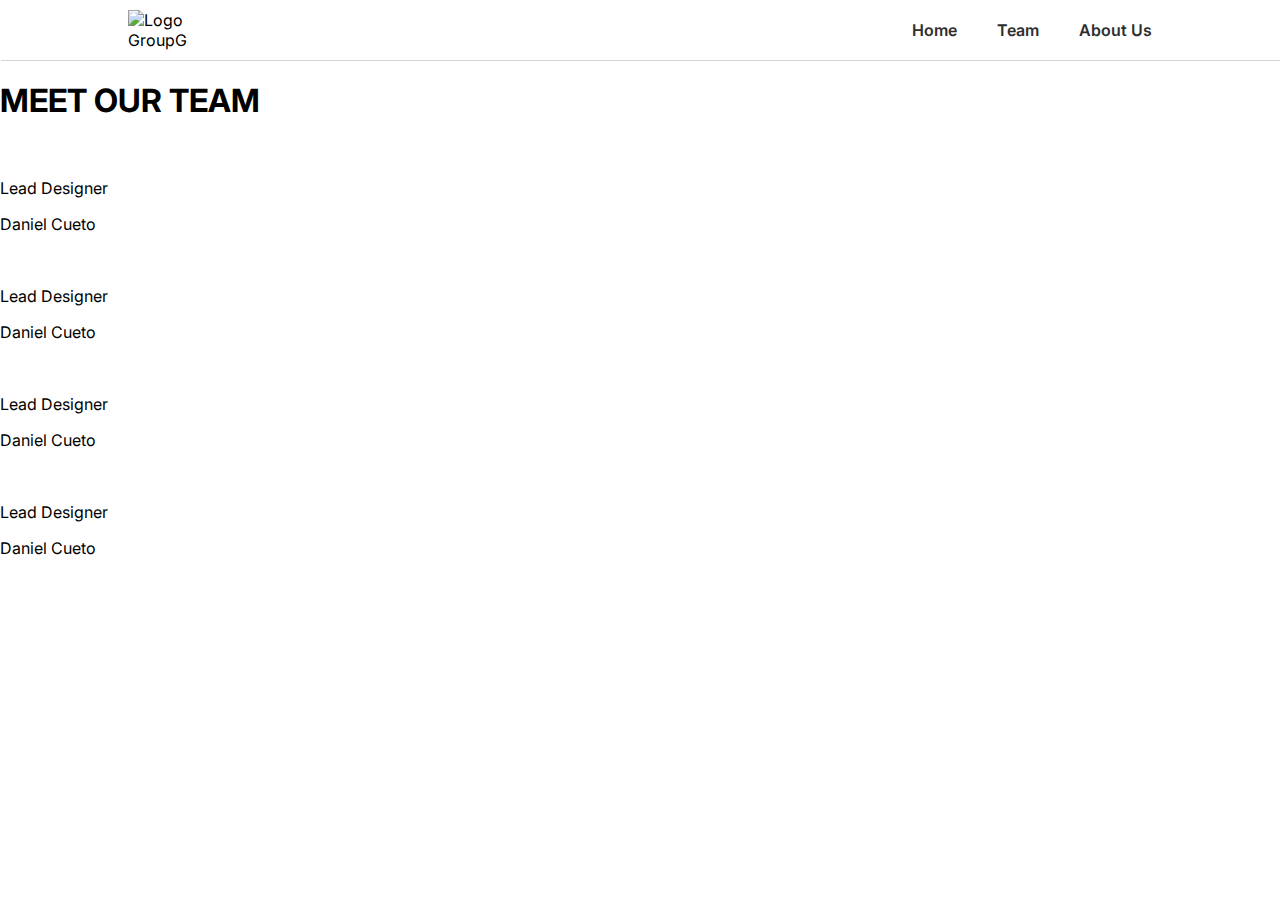
==== index.html @ 5970033a "Vuelta al branch avanzado" ====
<!DOCTYPE html>
<html lang="en">
<head>
  <meta charset="UTF-8">
  <meta name="viewport" content="width=device-width, initial-scale=1.0">
  <title>Proyecto - Grupo 2</title>
  <link rel="stylesheet" href="static/css/styles.css">
</head>
<body>
  <header class="header">
    <div class="header-container">
      <figure class="logo">
        <img src="static/img/logo.png" alt="Logo GroupG" width="250px">
      </figure>
      <nav class="nav">
        <ul>
          <li><a href="#">Home</a></li>
          <li><a href="#">Team</a></li>
          <li><a href="#">About Us</a></li>
        </ul>
      </nav>
    </div>
  </header>
  <main class="main">
    <section class="team">
      <div class="title-container">
        <h1 class="title-black">MEET OUR TEAM</h1>
        <div class="title-border"></div>
      </div>
      <div class="team_members">
        <article class="team_member">
          <figure class="team_member-image">
            <img src="static/img/daniel_team.jpeg" alt="" width="1000px">
          </figure>
          <div class="team_member-description">
            <p class="team_member-role">Lead Designer</p>
            <div class="team_member-border"></div>
            <p class="team_member-name">Daniel Cueto</p>
          </div>
        </article>
        <article class="team_member">
          <figure class="team_member-image">
            <img src="static/img/daniel_team.jpeg" alt="" width="1000px">
          </figure>
          <div class="team_member-description">
            <p class="team_member-role">Lead Designer</p>
            <div class="team_member-border"></div>
            <p class="team_member-name">Daniel Cueto</p>
          </div>
        </article>
        <article class="team_member">
          <figure class="team_member-image">
            <img src="static/img/daniel_team.jpeg" alt="" width="1000px">
          </figure>
          <div class="team_member-description">
            <p class="team_member-role">Lead Designer</p>
            <div class="team_member-border"></div>
            <p class="team_member-name">Daniel Cueto</p>
          </div>
        </article>
        <article class="team_member">
          <figure class="team_member-image">
            <img src="static/img/daniel_team.jpeg" alt="" width="1000px">
          </figure>
          <div class="team_member-description">
            <p class="team_member-role">Lead Designer</p>
            <div class="team_member-border"></div>
            <p class="team_member-name">Daniel Cueto</p>
          </div>
        </article>
      </div>
    </section>
  </main>
  <div class="container">
  </div>
</body>
</html>
---- static/css/styles.css ----
@import url('https://fonts.googleapis.com/css2?family=Inter:wght@100;200;300;400;500;600;700;800;900&display=swap');

*{
  box-sizing: border-box;
}

/* VARIABLES */

:root{
  --blue: #1e90ff;
  --white: #;
  --gray: #;
  --dark_gray: #2E2E2E;
  --light_gray: #CFCFCF;
  --lighter_gray: #E6E6E6;
}


html{
  font-family: "Inter", sans-serif;
  margin: 0;
  padding: 0;
}

body{
  margin: 0;
  padding: 0;
}

.header{
  width: 100%;
  height: 60px;
  box-shadow: 1px 1px 0 lightgray;
  position: sticky;
}

.header .header-container{
  width: 80%;
  height: 100%;
  display: flex;
  align-items: center;
  justify-content: space-between;
  margin: 0 auto;
}

.header .logo{
  width: 50px;
  height: auto;
  margin: 0;
}

.header .logo img{
  width: 100%;
  height: auto;
}

.header .nav ul{
  display: flex;
  align-items: center;
  height: 100%;
  gap: 40px;
  margin: 0;
  padding: 0;
  font-weight: 600;
}

.header .nav ul li{
  list-style: none;
}

.header .nav ul li a{
  color: var(--dark_gray);
}

a{
  text-decoration: none;
}
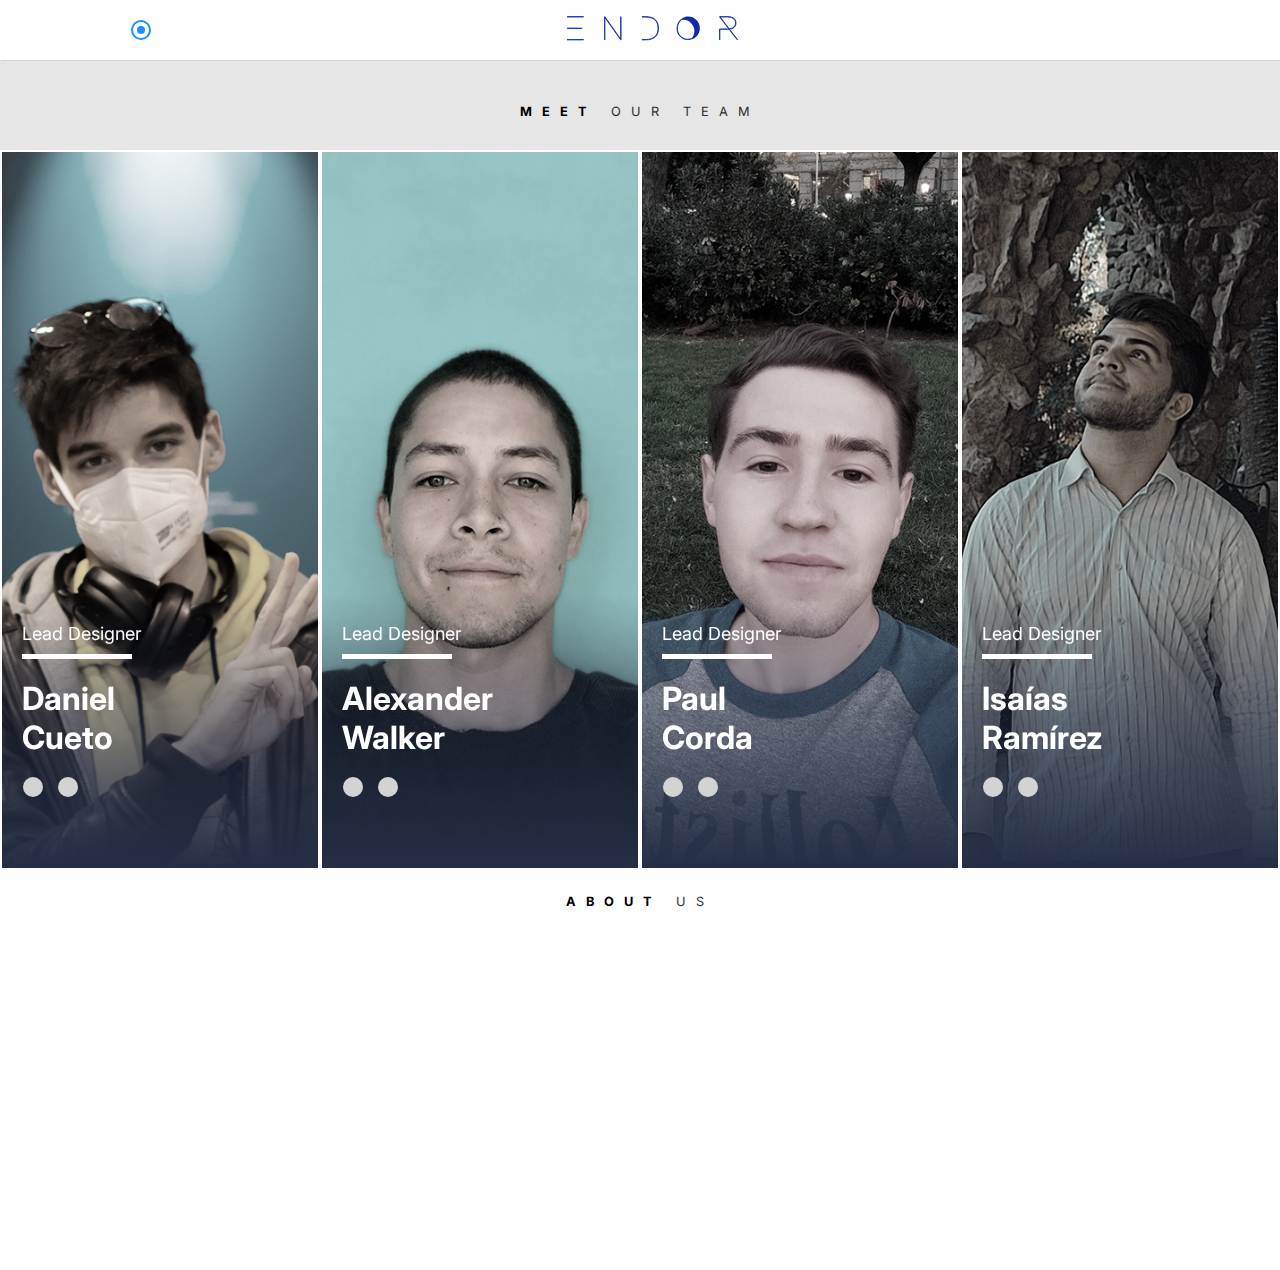
==== commit 52929627: "Basic Landing - Meet Our Team" ====
--- a/index.html
+++ b/index.html
@@ -9,65 +9,97 @@
 <body>
   <header class="header">
     <div class="header-container">
+      <div class="header-menu_button">
+        <div class="menu_button-border">
+          <div class="menu_button-inner"></div>
+        </div>
+      </div>
       <figure class="logo">
-        <img src="static/img/logo.png" alt="Logo GroupG" width="250px">
+        <img src="static/img/logo-endor.svg" alt="Logo Endor" width="500px">
       </figure>
-      <nav class="nav">
+      <div class="header-buttons">
+        <div class="header-button1">
+        </div>
+        <div class="header-button2">
+        </div>
+      </div>
+    </div>
+      <!-- <nav class="nav">
         <ul>
           <li><a href="#">Home</a></li>
           <li><a href="#">Team</a></li>
           <li><a href="#">About Us</a></li>
         </ul>
-      </nav>
+      </nav> -->
     </div>
   </header>
   <main class="main">
     <section class="team">
       <div class="title-container">
-        <h1 class="title-black">MEET OUR TEAM</h1>
-        <div class="title-border"></div>
+        <h1 class="title title-black"><span class="bold">MEET</span> OUR TEAM
+          <div class="title-border"></div>
+        </h1>
       </div>
       <div class="team_members">
         <article class="team_member">
-          <figure class="team_member-image">
-            <img src="static/img/daniel_team.jpeg" alt="" width="1000px">
-          </figure>
-          <div class="team_member-description">
-            <p class="team_member-role">Lead Designer</p>
-            <div class="team_member-border"></div>
-            <p class="team_member-name">Daniel Cueto</p>
+          <div id="team-member-1" class="team_member-container">
+            <div class="team_member-description">
+              <p class="team_member-role">Lead Designer</p>
+              <div class="team_member-border"></div>
+              <p class="team_member-name">Daniel<br>Cueto</p>
+              <div class="social_links">
+                <a href="https://www.linkedin.com/in/dcuetome/" class="linkedin social_link" target="_blank"></a>
+                <a href="https://github.com/DCueto" class="github social_link" target="_blank"></a>
+              </div>
+            </div>
           </div>
         </article>
         <article class="team_member">
-          <figure class="team_member-image">
-            <img src="static/img/daniel_team.jpeg" alt="" width="1000px">
-          </figure>
-          <div class="team_member-description">
-            <p class="team_member-role">Lead Designer</p>
-            <div class="team_member-border"></div>
-            <p class="team_member-name">Daniel Cueto</p>
+          <div id="team-member-2" class="team_member-container">
+            <div class="team_member-description">
+              <p class="team_member-role">Lead Designer</p>
+              <div class="team_member-border"></div>
+              <p class="team_member-name">Alexander<br>Walker</p>
+              <div class="social_links">
+                <a href="https://linkedin.com/in/alexander-walker-barreda" class="linkedin social_link" target="_blank"></a>
+                <a href="https://github.com/walkeriano" class="github social_link" target="_blank"></a>
+              </div>
+            </div>
           </div>
         </article>
         <article class="team_member">
-          <figure class="team_member-image">
-            <img src="static/img/daniel_team.jpeg" alt="" width="1000px">
-          </figure>
-          <div class="team_member-description">
-            <p class="team_member-role">Lead Designer</p>
-            <div class="team_member-border"></div>
-            <p class="team_member-name">Daniel Cueto</p>
+          <div id="team-member-3" class="team_member-container">
+            <div class="team_member-description">
+              <p class="team_member-role">Lead Designer</p>
+              <div class="team_member-border"></div>
+              <p class="team_member-name">Paul<br>Corda</p>
+              <div class="social_links">
+                <a href="#" class="linkedin social_link" target="_blank"></a>
+                <a href="#" class="github social_link" target="_blank"></a>
+              </div>
+            </div>
           </div>
         </article>
         <article class="team_member">
-          <figure class="team_member-image">
-            <img src="static/img/daniel_team.jpeg" alt="" width="1000px">
-          </figure>
-          <div class="team_member-description">
-            <p class="team_member-role">Lead Designer</p>
-            <div class="team_member-border"></div>
-            <p class="team_member-name">Daniel Cueto</p>
+          <div id="team-member-4" class="team_member-container">
+            <div class="team_member-description">
+              <p class="team_member-role">Lead Designer</p>
+              <div class="team_member-border"></div>
+              <p class="team_member-name">Isaías<br>Ramírez</p>
+              <div class="social_links">
+                <a href="https://www.linkedin.com/in/isaias-ramirez-b38703161" class="linkedin social_link" target="_blank"></a>
+                <a href="https://github.com/isaiasd2712" class="github social_link" target="_blank"></a>
+              </div>
+            </div>
           </div>
         </article>
+      </div>
+    </section>
+    <section class="about-us">
+      <div class="title-container">
+        <h1 class="title title-black"><span class="bold">ABOUT</span> US
+          <div class="title-border"></div>
+        </h1>
       </div>
     </section>
   </main>
--- a/static/css/styles.css
+++ b/static/css/styles.css
@@ -31,7 +31,9 @@
   width: 100%;
   height: 60px;
   box-shadow: 1px 1px 0 lightgray;
-  position: sticky;
+  position: fixed;
+  z-index: 1000;
+  background-color: white;
 }
 
 .header .header-container{
@@ -43,8 +45,36 @@
   margin: 0 auto;
 }
 
+.header-menu_button{
+  width: 25px;
+  height: 25px;
+  display: flex;
+  justify-content: center;
+  align-items: center;
+}
+
+.header-menu_button .menu_button-border{
+  width: 80%;
+  height: 80%;
+  margin: 0;
+  padding: 0;
+  border-radius: 50%;
+  border: 2.5px solid #1e90ff;
+  display: inherit;
+  justify-content: center;
+  align-items: center;
+}
+
+
+.header-menu_button .menu_button-inner{
+  width: 50%;
+  height: 50%;
+  background-color: #1e90ff;
+  border-radius: 50%;
+}
+
 .header .logo{
-  width: 50px;
+  width: 200px;
   height: auto;
   margin: 0;
 }
@@ -72,7 +102,142 @@
   color: var(--dark_gray);
 }
 
+
+/* ESTILOS GENERALES */
+
 a{
   text-decoration: none;
 }
 
+
+.team{
+  background-color: #e6e6e6;
+  padding-top: 80px;
+}
+
+.title-black{
+  color: var(--dark_gray);
+}
+
+.title-black span.bold{
+  color: black;
+  font-weight: 700;
+}
+
+
+.title-container{
+  width: 80%;
+  height: 70px;
+  margin: 0 auto;
+  padding: 20px;
+  text-align: center;
+}
+
+.title{
+  width: auto;
+  display: inline-block;
+  text-align: center;
+  letter-spacing: 10px;
+  font-size: 0.8rem;
+  font-weight: 400;
+}
+
+.title-container > .title{
+  margin: 0;
+}
+.team_members{
+  background-color: black;
+  width: 100%;
+  height: 80vh;
+  display: flex;
+}
+
+.team_members .team_member{
+  width: 25%;
+  border: 2px solid white;
+}
+
+.team_members #team-member-1{
+  background-image: url("/static/img/image-1-2.jpg");
+}
+
+.team_members #team-member-2{
+  background-image: url("/static/img/image-2-2.jpg");
+}
+
+.team_members #team-member-3{
+  background-image: url("/static/img/image-3-2.jpg");
+}
+
+.team_members #team-member-4{
+  background-image: url("/static/img/image-4-2.jpg");
+}
+
+.team_members .team_member .team_member-container{
+  width: 100%;
+  height: 100%;
+  background-size: cover;
+  background-position: center;
+  filter: grayscale(80%);
+  display: flex;
+  flex-direction: column;
+  justify-content: flex-end;
+  transition: filter .1s ease-in;
+}
+
+.team_members .team_member .team_member-container:hover{
+  filter: grayscale(0%);
+}
+
+.team_members .team_member .team_member-description{
+  padding: 30px 20px;
+  color: white;
+  height: 30%;
+  background: linear-gradient(#0030a800, #002FA8);
+  box-sizing: content-box;
+}
+
+.team_members .team_member p{
+  margin: 0;
+}
+
+.team_members .team_member .team_member-description .team_member-role{
+  font-size: 18px;
+  font-weight: 400;
+}
+
+.team_members .team_member .team_member-description .team_member-border{
+  width: 40%;
+  height: 5px;
+  background-color: white;
+  margin-top: 10px;
+  margin-bottom: 20px;
+}
+
+.team_members .team_member .team_member-description .team_member-name{
+  font-size: 32px;
+  font-weight: 700;
+  padding-bottom: 0px;
+}
+
+.team_member .social_links{
+  display: flex;
+  flex-shrink: 0;
+  flex-grow: 0;
+  margin-top: 20px;
+  gap: 15px;
+  margin-left: 1px;
+}
+
+.social_links .social_link{
+  display: block;
+  min-width: 20px;
+  width: 2Opx;
+  height: 20px;
+  background-color: lightgrey;
+  border-radius: 50%;
+}
+
+.about-us{
+  height: 400px;
+}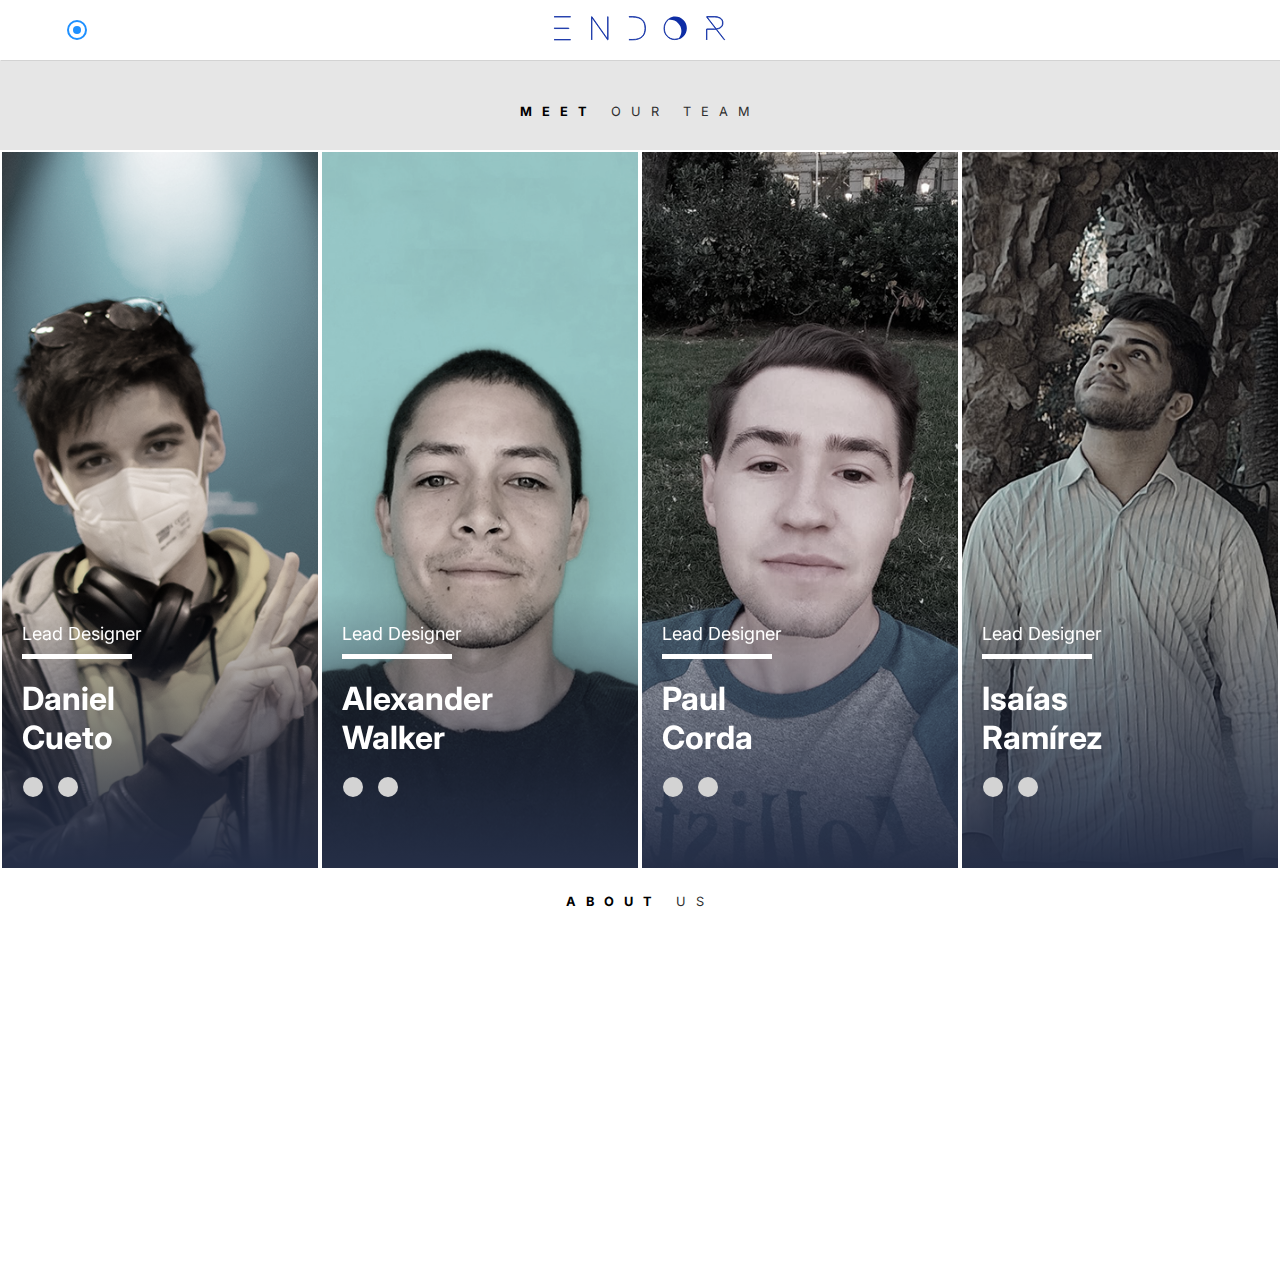
==== commit 567f08f5: "Nav burger test" ====
--- a/index.html
+++ b/index.html
@@ -14,6 +14,14 @@
           <div class="menu_button-inner"></div>
         </div>
       </div>
+      <input class="menu_button-checkbox" type="checkbox">
+      <nav class="nav">
+        <ul>
+          <li><a href="#">Home</a></li>
+          <li><a href="#">Team</a></li>
+          <li><a href="#">About Us</a></li>
+        </ul>
+      </nav>
       <figure class="logo">
         <img src="static/img/logo-endor.svg" alt="Logo Endor" width="500px">
       </figure>
@@ -23,14 +31,6 @@
         <div class="header-button2">
         </div>
       </div>
-    </div>
-      <!-- <nav class="nav">
-        <ul>
-          <li><a href="#">Home</a></li>
-          <li><a href="#">Team</a></li>
-          <li><a href="#">About Us</a></li>
-        </ul>
-      </nav> -->
     </div>
   </header>
   <main class="main">
--- a/static/css/styles.css
+++ b/static/css/styles.css
@@ -28,6 +28,7 @@
 }
 
 .header{
+  position: relative;
   width: 100%;
   height: 60px;
   box-shadow: 1px 1px 0 lightgray;
@@ -37,7 +38,7 @@
 }
 
 .header .header-container{
-  width: 80%;
+  width: 90%;
   height: 100%;
   display: flex;
   align-items: center;
@@ -45,7 +46,19 @@
   margin: 0 auto;
 }
 
+.header .menu_button-checkbox{
+  position: absolute;
+  z-index: 3;
+  width: 25px;
+  height: 25px;
+  margin: 0;
+  opacity: 0;
+  cursor: pointer;
+}
+
 .header-menu_button{
+  position: absolute;
+  z-index: 2;
   width: 25px;
   height: 25px;
   display: flex;
@@ -74,9 +87,10 @@
 }
 
 .header .logo{
+  
   width: 200px;
   height: auto;
-  margin: 0;
+  margin: 0 auto;
 }
 
 .header .logo img{
@@ -84,12 +98,31 @@
   height: auto;
 }
 
+.header .nav{
+  position: absolute;
+  top: 0px;
+  left: 0px;
+  height: 100vh;
+  width: 30vw;
+  background-color: white;
+  padding-top: 100px;
+  transform-origin: 0% 0%;
+  transform: translate(-100%, 0);
+  transition: transform .5s ease-out;
+}
+
+.header input[type="checkbox"]:checked ~ nav{
+  transform: none;
+}
+
 .header .nav ul{
   display: flex;
-  align-items: center;
+  flex-direction: column;
+  align-items: flex-start;
   height: 100%;
+  width: 64%;
   gap: 40px;
-  margin: 0;
+  margin: 0 auto;
   padding: 0;
   font-weight: 600;
 }
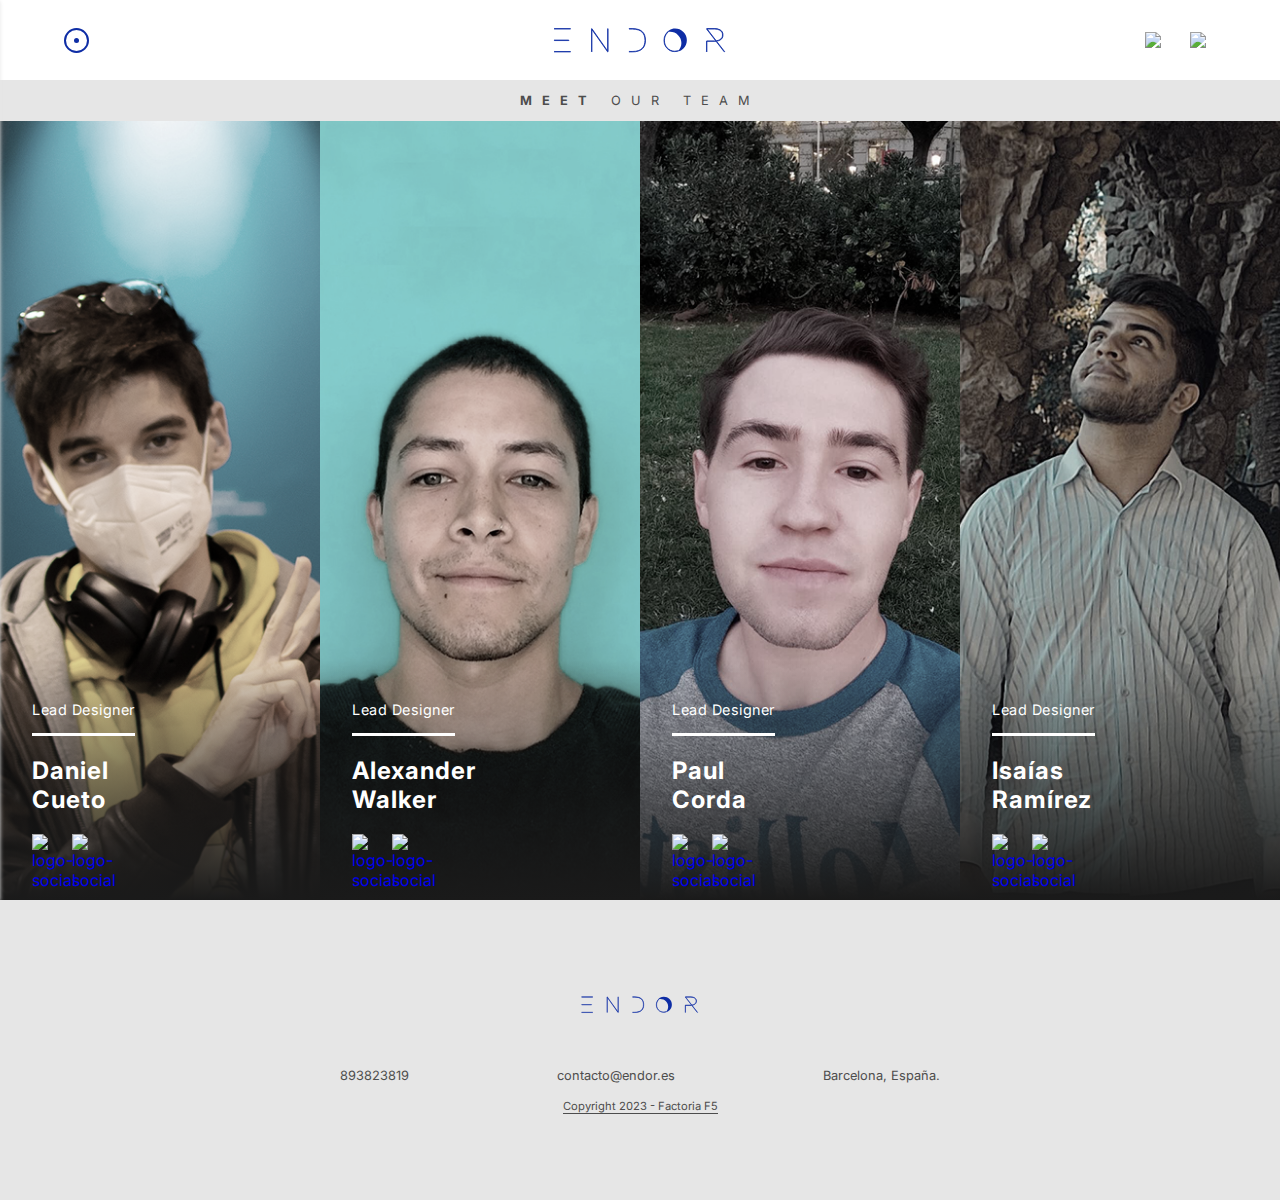
==== commit 234cb0be: "Burger Menu Nav agregado" ====
--- a/index.html
+++ b/index.html
@@ -1,17 +1,16 @@
 <!DOCTYPE html>
 <html lang="en">
-<head>
-  <meta charset="UTF-8">
-  <meta name="viewport" content="width=device-width, initial-scale=1.0">
-  <title>Proyecto - Grupo 2</title>
-  <link rel="stylesheet" href="static/css/styles.css">
-</head>
-<body>
-  <header class="header">
-    <div class="header-container">
-      <div class="header-menu_button">
-        <div class="menu_button-border">
-          <div class="menu_button-inner"></div>
+  <head>
+    <meta charset="UTF-8" />
+    <meta name="viewport" content="width=device-width, initial-scale=1.0" />
+    <title>Proyecto - Grupo 2</title>
+    <link rel="stylesheet" href="static/css/styles.css" />
+  </head>
+  <body>
+    <header class="main_nav">
+      <div class="cont-menu">
+        <div class="circle-one">
+          <span class="circle-two"></span>
         </div>
       </div>
       <input class="menu_button-checkbox" type="checkbox">
@@ -22,88 +21,97 @@
           <li><a href="#">About Us</a></li>
         </ul>
       </nav>
-      <figure class="logo">
-        <img src="static/img/logo-endor.svg" alt="Logo Endor" width="500px">
-      </figure>
-      <div class="header-buttons">
-        <div class="header-button1">
+      <img class="logo-endor" src="./static/img/logo-endor.svg" />
+      <!--modificar barrita de contacto-->
+      <div class="nav-contact">
+        <a href="/">
+          <img class="icon-btn" src="./static/img/icon-03.svg" />
+        </a>
+        <a href="/">
+          <img class="icon-btn" src="./static/img/icon-02.svg" />
+        </a>
+      </div>
+    </header>
+    <main>
+      <section class="cont-all-img">
+        <div class="name-section">
+          <p><b>MEET</b> OUR TEAM</p>
         </div>
-        <div class="header-button2">
-        </div>
-      </div>
-    </div>
-  </header>
-  <main class="main">
-    <section class="team">
-      <div class="title-container">
-        <h1 class="title title-black"><span class="bold">MEET</span> OUR TEAM
-          <div class="title-border"></div>
-        </h1>
-      </div>
-      <div class="team_members">
-        <article class="team_member">
-          <div id="team-member-1" class="team_member-container">
-            <div class="team_member-description">
-              <p class="team_member-role">Lead Designer</p>
-              <div class="team_member-border"></div>
-              <p class="team_member-name">Daniel<br>Cueto</p>
-              <div class="social_links">
-                <a href="https://www.linkedin.com/in/dcuetome/" class="linkedin social_link" target="_blank"></a>
-                <a href="https://github.com/DCueto" class="github social_link" target="_blank"></a>
+        <div class="box-img">
+          <div class="cont-img">
+            <div class="info-user">
+              <p class="name-cargo">Lead Designer</p>
+              <p class="name-user">Daniel<br />Cueto</p>
+              <div class="btn-social">
+                <a target="_blank" href="https://github.com/DCueto">
+                  <img alt="logo-social" src="./static/img/social-04.svg" />
+                </a>
+                <a target="_blank" href="https://www.linkedin.com/in/dcuetome/">
+                  <img alt="logo-social" src="./static/img/social-05.svg" />
+                </a>
               </div>
             </div>
+            <img class="img-user" src="./static/img/image-1-2.jpg" />
           </div>
-        </article>
-        <article class="team_member">
-          <div id="team-member-2" class="team_member-container">
-            <div class="team_member-description">
-              <p class="team_member-role">Lead Designer</p>
-              <div class="team_member-border"></div>
-              <p class="team_member-name">Alexander<br>Walker</p>
-              <div class="social_links">
-                <a href="https://linkedin.com/in/alexander-walker-barreda" class="linkedin social_link" target="_blank"></a>
-                <a href="https://github.com/walkeriano" class="github social_link" target="_blank"></a>
+          <div class="cont-img">
+            <div class="info-user">
+              <p class="name-cargo">Lead Designer</p>
+              <p class="name-user">Alexander<br />Walker</p>
+              <div class="btn-social">
+                <a target="_blank" href="https://github.com/walkeriano">
+                  <img alt="logo-social" src="./static/img/social-04.svg" />
+                </a>
+                <a target="_blank" href="https://www.linkedin.com/in/alexander-walker-barreda-39442b139/">
+                  <img alt="logo-social" src="./static/img/social-05.svg" />
+                </a>
               </div>
             </div>
+            <img class="img-user" src="./static/img/image-2-2.jpg" />
           </div>
-        </article>
-        <article class="team_member">
-          <div id="team-member-3" class="team_member-container">
-            <div class="team_member-description">
-              <p class="team_member-role">Lead Designer</p>
-              <div class="team_member-border"></div>
-              <p class="team_member-name">Paul<br>Corda</p>
-              <div class="social_links">
-                <a href="#" class="linkedin social_link" target="_blank"></a>
-                <a href="#" class="github social_link" target="_blank"></a>
+          <div class="cont-img">
+            <div class="info-user">
+              <p class="name-cargo">Lead Designer</p>
+              <p class="name-user">Paul<br />Corda</p>
+              <div class="btn-social">
+                <a target="_blank" href="/">
+                  <img alt="logo-social" src="./static/img/social-04.svg" />
+                </a>
+                <a target="_blank" href="/">
+                  <img alt="logo-social" src="./static/img/social-05.svg" />
+                </a>
               </div>
             </div>
+            <img class="img-user" src="./static/img/image-3-2.jpg" />
           </div>
-        </article>
-        <article class="team_member">
-          <div id="team-member-4" class="team_member-container">
-            <div class="team_member-description">
-              <p class="team_member-role">Lead Designer</p>
-              <div class="team_member-border"></div>
-              <p class="team_member-name">Isaías<br>Ramírez</p>
-              <div class="social_links">
-                <a href="https://www.linkedin.com/in/isaias-ramirez-b38703161" class="linkedin social_link" target="_blank"></a>
-                <a href="https://github.com/isaiasd2712" class="github social_link" target="_blank"></a>
+          <div class="cont-img">
+            <div class="info-user">
+              <p class="name-cargo">Lead Designer</p>
+              <p class="name-user">Isaías<br />Ramírez</p>
+              <div class="btn-social">
+                <a target="_blank" href="https://github.com/isaiasd2712">
+                  <img alt="logo-social" src="./static/img/social-04.svg" />
+                </a>
+                <a target="_blank" href="https://www.linkedin.com/in/isaias-ramirez-b38703161">
+                  <img alt="logo-social" src="./static/img/social-05.svg" />
+                </a>
               </div>
             </div>
+            <img class="img-user" src="./static/img/image-4-2.jpg" />
           </div>
-        </article>
-      </div>
-    </section>
-    <section class="about-us">
-      <div class="title-container">
-        <h1 class="title title-black"><span class="bold">ABOUT</span> US
-          <div class="title-border"></div>
-        </h1>
-      </div>
-    </section>
-  </main>
-  <div class="container">
-  </div>
-</body>
-</html>+        </div>
+      </section>
+    </main>
+    <footer class="footer">
+        <img class="img-logo-contact" src="./static/img/logo-endor.svg" >
+        <div class="container-text-footer" >
+            <ul class="list-contacto" >
+                <li>893823819</li>
+                <li>contacto@endor.es</li>
+                <li>Barcelona, España.</li>
+            </ul>
+            <p class="copyright" >Copyright 2023 - Factoria F5</p>
+        </div>
+        
+    </footer>
+  </body>
+</html>
--- a/static/css/styles.css
+++ b/static/css/styles.css
@@ -15,91 +15,32 @@
   --lighter_gray: #E6E6E6;
 }
 
-
-html{
-  font-family: "Inter", sans-serif;
-  margin: 0;
-  padding: 0;
-}
+/* General Styles */
+
+a{
+  text-decoration: none;
+}
+
 
 body{
   margin: 0;
-  padding: 0;
-}
-
-.header{
-  position: relative;
-  width: 100%;
-  height: 60px;
-  box-shadow: 1px 1px 0 lightgray;
+  font-family:Inter;
+}
+
+header{
+  width: 100%;
+  height: 80px;
+  display: flex;
+  align-items: center;
+  justify-content: space-between;
   position: fixed;
-  z-index: 1000;
-  background-color: white;
-}
-
-.header .header-container{
-  width: 90%;
-  height: 100%;
-  display: flex;
-  align-items: center;
-  justify-content: space-between;
-  margin: 0 auto;
-}
-
-.header .menu_button-checkbox{
-  position: absolute;
-  z-index: 3;
-  width: 25px;
-  height: 25px;
-  margin: 0;
-  opacity: 0;
-  cursor: pointer;
-}
-
-.header-menu_button{
-  position: absolute;
-  z-index: 2;
-  width: 25px;
-  height: 25px;
-  display: flex;
-  justify-content: center;
-  align-items: center;
-}
-
-.header-menu_button .menu_button-border{
-  width: 80%;
-  height: 80%;
-  margin: 0;
-  padding: 0;
-  border-radius: 50%;
-  border: 2.5px solid #1e90ff;
-  display: inherit;
-  justify-content: center;
-  align-items: center;
-}
-
-
-.header-menu_button .menu_button-inner{
-  width: 50%;
-  height: 50%;
-  background-color: #1e90ff;
-  border-radius: 50%;
-}
-
-.header .logo{
-  
-  width: 200px;
-  height: auto;
-  margin: 0 auto;
-}
-
-.header .logo img{
-  width: 100%;
-  height: auto;
-}
-
-.header .nav{
-  position: absolute;
+  z-index: 10;
+  background-color:white;
+}
+
+header .nav{
+  position: absolute;
+  z-index: 11;
   top: 0px;
   left: 0px;
   height: 100vh;
@@ -109,13 +50,14 @@
   transform-origin: 0% 0%;
   transform: translate(-100%, 0);
   transition: transform .5s ease-out;
-}
-
-.header input[type="checkbox"]:checked ~ nav{
+  box-shadow: 0 1px 4px var(--lighter_gray);
+}
+
+header input[type="checkbox"]:checked ~ nav{
   transform: none;
 }
 
-.header .nav ul{
+header .nav ul{
   display: flex;
   flex-direction: column;
   align-items: flex-start;
@@ -127,150 +69,227 @@
   font-weight: 600;
 }
 
-.header .nav ul li{
+header .nav ul li{
   list-style: none;
 }
 
-.header .nav ul li a{
+header .nav ul li a{
   color: var(--dark_gray);
 }
 
-
-/* ESTILOS GENERALES */
-
-a{
-  text-decoration: none;
-}
-
-
-.team{
-  background-color: #e6e6e6;
+.logo-endor{
+  width: 200px;
+  height: auto;
+  margin: 0 auto;
+}
+
+.main_nav input[type="checkbox"]{
+  position: absolute;
+  width: 25px;
+  height: 25px;
+  margin: 0;
+  opacity: 0;
+  left: 5%;
+  z-index: 100;
+  cursor: pointer;
+}
+
+.cont-menu{
+  position: absolute;
+  margin: 0;
+  z-index: 15;
+  width: 25px;
+  height: 25px;
+  display: flex;
+  justify-content: center;
+  align-items: center;
+  left: 5%;
+}
+
+.circle-one{
+  width: 25px;
+  height: 25px;
+  border: 2px solid #0E2DA5;
+  border-radius: 50px;
+  display:flex;
+  align-items: center;
+  justify-content: center;
+}
+
+.circle-two{
+  width: 5px;
+  height: 5px;
+  background-color:#0E2DA5;
+  border-radius: 30px;
+}
+
+.nav-contact{
+  display:flex;
+  align-items: center;
+  justify-content: end;
+  position: absolute;
+  right: 5%;
+}
+
+.nav-contact a{
+  width:30px;
+  height: 30px;
+  margin-left: 15px;
+  display: flex;
+  align-items: center;
+  justify-content: center;
+}
+
+.icon-btn{
+  width:22px;
+}
+
+.cont-all-img{
+  width:100%;
+  height:100vh;
   padding-top: 80px;
-}
-
-.title-black{
-  color: var(--dark_gray);
-}
-
-.title-black span.bold{
-  color: black;
-  font-weight: 700;
-}
-
-
-.title-container{
-  width: 80%;
-  height: 70px;
-  margin: 0 auto;
-  padding: 20px;
-  text-align: center;
-}
-
-.title{
-  width: auto;
-  display: inline-block;
-  text-align: center;
+  display: flex;
+  flex-direction: column;
+  align-items: center;
+  justify-content: center;
+}
+
+.name-section{
+  width:100%;
+  height:5vh;
+  display: flex;
+  align-items: center;
+  justify-content: center;
   letter-spacing: 10px;
   font-size: 0.8rem;
-  font-weight: 400;
-}
-
-.title-container > .title{
-  margin: 0;
-}
-.team_members{
-  background-color: black;
-  width: 100%;
-  height: 80vh;
-  display: flex;
-}
-
-.team_members .team_member{
+  background-color: #e6e6e6;
+  color:#4d4d4d;
+}
+
+
+.box-img{
+  width:100%;
+  height:95vh;
+  display: flex;
+  align-items: center;
+  justify-content: center;
+}
+
+.cont-img{
   width: 25%;
-  border: 2px solid white;
-}
-
-.team_members #team-member-1{
-  background-image: url("/static/img/image-1-2.jpg");
-}
-
-.team_members #team-member-2{
-  background-image: url("/static/img/image-2-2.jpg");
-}
-
-.team_members #team-member-3{
-  background-image: url("/static/img/image-3-2.jpg");
-}
-
-.team_members #team-member-4{
-  background-image: url("/static/img/image-4-2.jpg");
-}
-
-.team_members .team_member .team_member-container{
-  width: 100%;
   height: 100%;
-  background-size: cover;
-  background-position: center;
-  filter: grayscale(80%);
-  display: flex;
-  flex-direction: column;
-  justify-content: flex-end;
+  display: flex;
+  align-items: flex-end;
+  position: relative;
+}
+
+.info-user{
+  width: 100%;
+  height: 240px;
+  display:flex;
+  flex-direction: column;
+  justify-content: center;
+  align-items: start;
+  padding-left:10%;
+  color:white;
+  z-index: 1;
+  background: linear-gradient(#00000000, #1a1a1a);
+}
+
+.name-cargo{
+  font-size: 0.9rem;
+  letter-spacing: 0.5px;
+  padding-bottom:15px;
+  border-bottom:3px solid white;
+  margin: 0;
+}
+
+.name-user{
+  font-size: 1.5rem;
+  font-weight: bold;
+  letter-spacing: 1px;
+  margin: 20px 0px;
+}
+
+.btn-social{
+  display: flex;
+  align-items: center;
+  justify-content: center;
+}
+
+.btn-social a{
+  width: 25px;
+  height: 25px;
+  border-radius: 20px;
+  margin-right: 15px;
+}
+
+.img-user{
+  position: absolute;
+  width: 100%;
+  height: 100%;
+  object-fit: cover;
+  z-index: 0;
+  filter: grayscale(70%);
   transition: filter .1s ease-in;
 }
 
-.team_members .team_member .team_member-container:hover{
-  filter: grayscale(0%);
-}
-
-.team_members .team_member .team_member-description{
-  padding: 30px 20px;
-  color: white;
-  height: 30%;
-  background: linear-gradient(#0030a800, #002FA8);
-  box-sizing: content-box;
-}
-
-.team_members .team_member p{
-  margin: 0;
-}
-
-.team_members .team_member .team_member-description .team_member-role{
-  font-size: 18px;
-  font-weight: 400;
-}
-
-.team_members .team_member .team_member-description .team_member-border{
-  width: 40%;
-  height: 5px;
-  background-color: white;
-  margin-top: 10px;
-  margin-bottom: 20px;
-}
-
-.team_members .team_member .team_member-description .team_member-name{
-  font-size: 32px;
-  font-weight: 700;
-  padding-bottom: 0px;
-}
-
-.team_member .social_links{
-  display: flex;
-  flex-shrink: 0;
-  flex-grow: 0;
-  margin-top: 20px;
-  gap: 15px;
-  margin-left: 1px;
-}
-
-.social_links .social_link{
-  display: block;
-  min-width: 20px;
-  width: 2Opx;
-  height: 20px;
-  background-color: lightgrey;
-  border-radius: 50%;
-}
-
-.about-us{
-  height: 400px;
-}+.cont-img:hover{
+  .img-user{
+    filter: grayscale(0%);
+  }
+
+  .info-user{
+    background: linear-gradient(#0030a800, #002FA8);
+  }
+  
+}
+
+.footer{
+  width: 100%;
+  height: 300px;
+  background-color: #e6e6e6;
+  display: flex;
+  flex-direction: column;
+  align-items: center;
+  justify-content: center;
+}
+
+.list-contacto{
+  width: 80%;
+  max-width: 600px;
+  display: flex;
+  align-items: center;
+  justify-content:space-between;
+  padding: 0;
+}
+
+.list-contacto li{
+  list-style: none;
+  font-size: 0.8rem;
+  color: #4d4d4d;
+}
+
+.copyright{
+  font-size:0.7rem;
+  color: #4d4d4d;
+  margin: 0px;
+  border-bottom:1px solid #4d4d4d ;
+}
+
+.img-logo-contact{
+  height: 35px;
+}
+
+.container-text-footer{
+  display: flex;
+  flex-direction: column;
+  align-items: center;
+  justify-content: center;
+  width: 100%;
+  margin-top: 30px;
+}
+
+
+
+
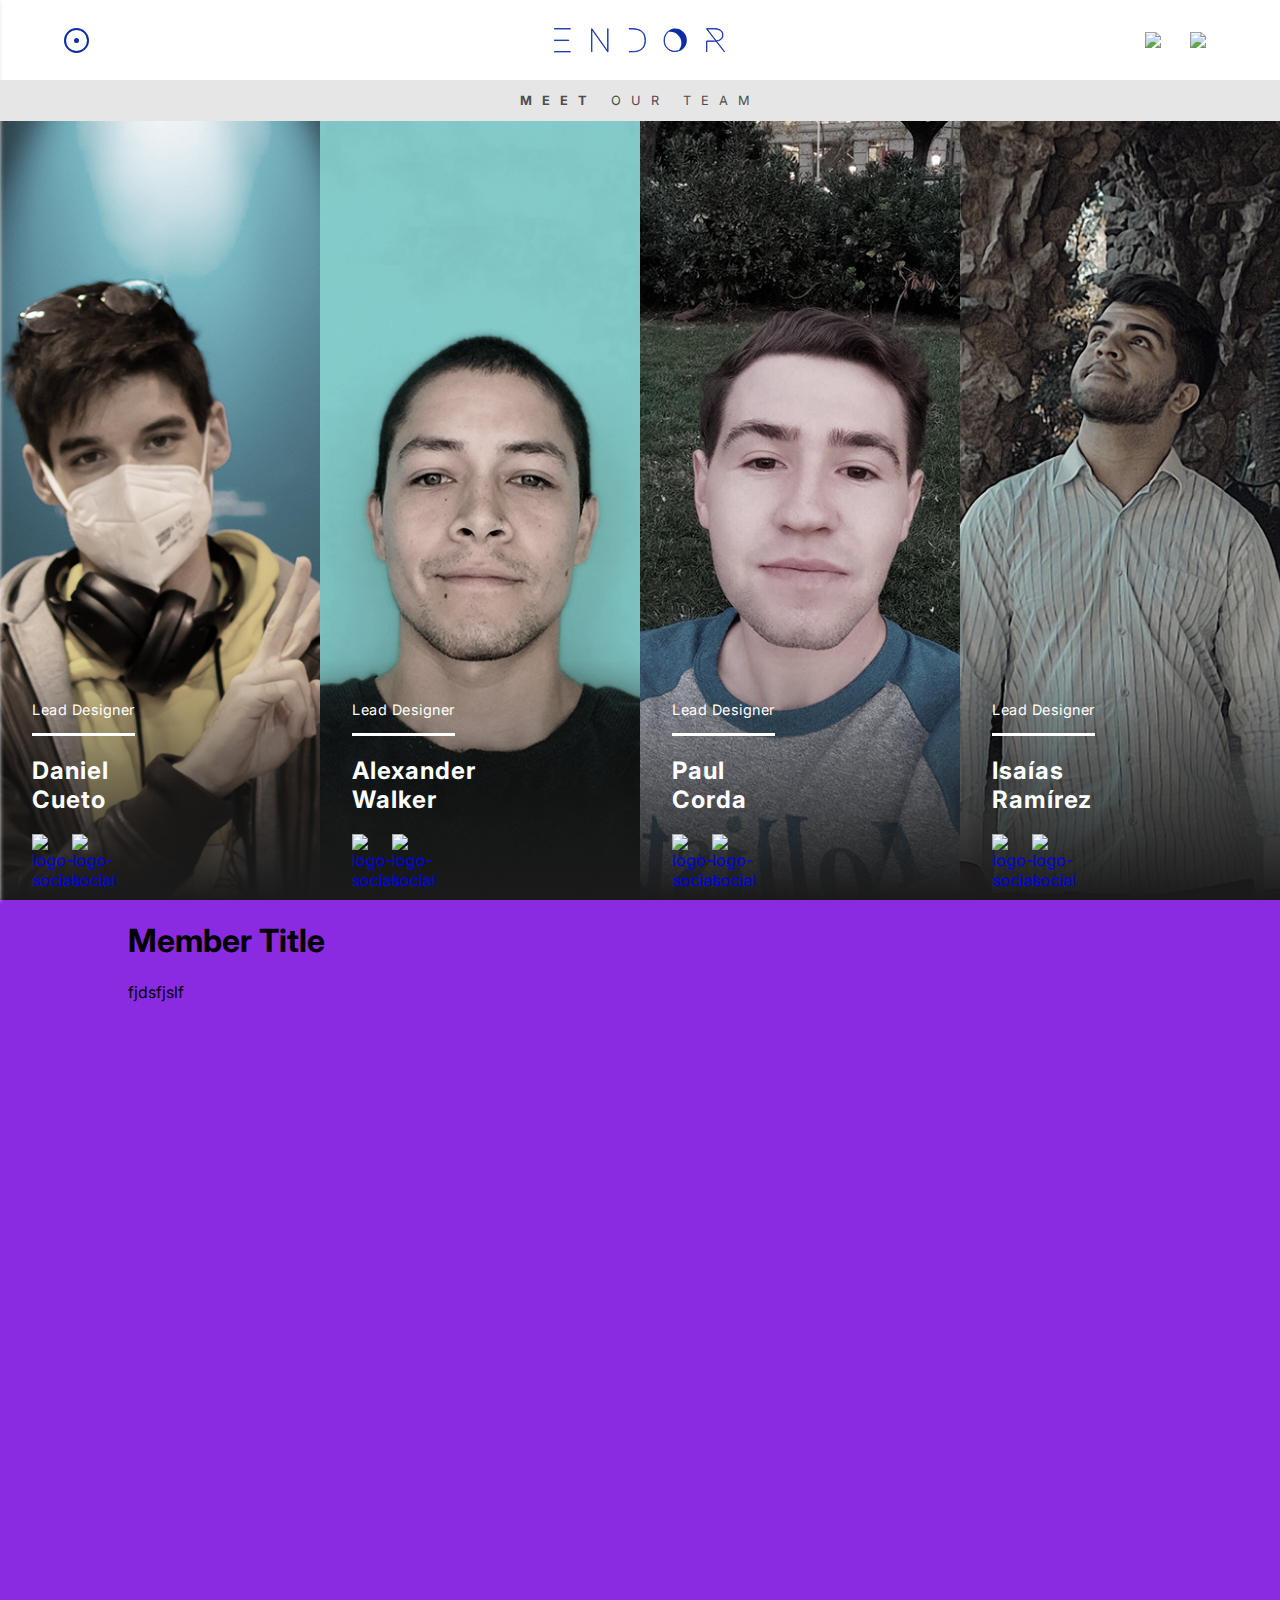
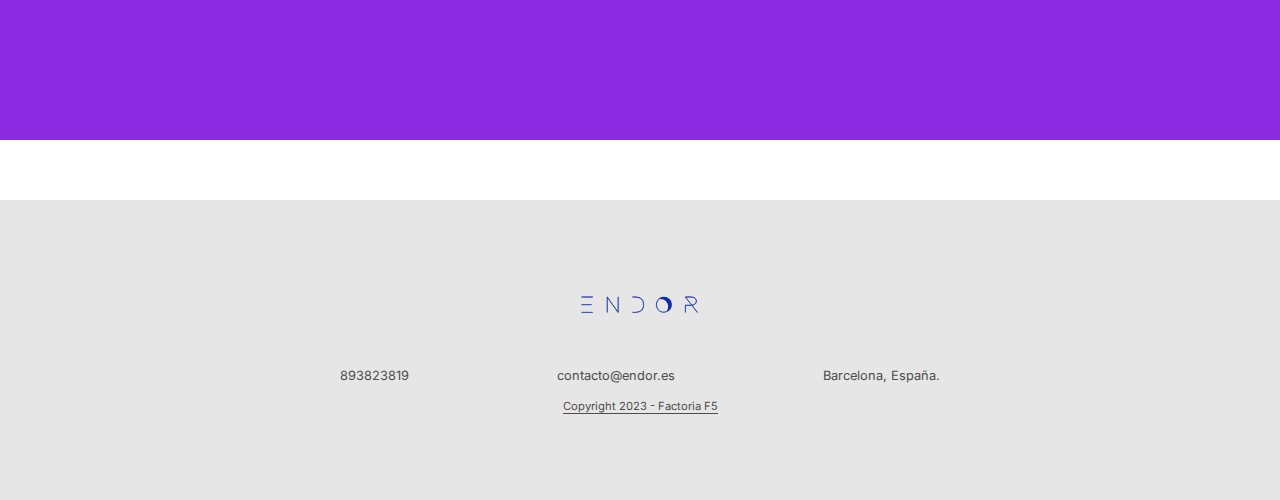
==== commit 0c00c972: "Testeado idea de sacar el contenido de miembro de equipo debajo solo con CSS - No vale la pena?" ====
--- a/index.html
+++ b/index.html
@@ -52,6 +52,14 @@
               </div>
             </div>
             <img class="img-user" src="./static/img/image-1-2.jpg" />
+            <a class="member-scroll" href="#footer"></a>
+            <input type="checkbox" class="member-checkbox">
+            <div class="content-member">
+              <div class="content-container">
+                <h1>Member Title</h1>
+                <p>fjdsfjslf</p>
+              </div>
+            </div>
           </div>
           <div class="cont-img">
             <div class="info-user">
@@ -101,7 +109,7 @@
         </div>
       </section>
     </main>
-    <footer class="footer">
+    <footer id="footer" class="footer">
         <img class="img-logo-contact" src="./static/img/logo-endor.svg" >
         <div class="container-text-footer" >
             <ul class="list-contacto" >
--- a/static/css/styles.css
+++ b/static/css/styles.css
@@ -192,7 +192,7 @@
   align-items: start;
   padding-left:10%;
   color:white;
-  z-index: 1;
+  z-index: 4;
   background: linear-gradient(#00000000, #1a1a1a);
 }
 
@@ -229,7 +229,7 @@
   width: 100%;
   height: 100%;
   object-fit: cover;
-  z-index: 0;
+  z-index: 2;
   filter: grayscale(70%);
   transition: filter .1s ease-in;
 }
@@ -242,10 +242,67 @@
   .info-user{
     background: linear-gradient(#0030a800, #002FA8);
   }
-  
-}
+}
+
+
+/* CONTENT MEMBER ANIMATION */
+
+/* PROBLEMAS AL HACER ESTO SOLO CON CSS:
+      - No puedes hacer scroll al presionar el checkbox
+      - El z-index del checkbox bloquea el presionar los enlaces de iconos
+      - NO VALE LA PENA HACERLO. TESTEADO.
+*/
+.member-scroll{
+  position: absolute;
+  display: block;
+  width: 100%;
+  height: 100%;
+}
+.member-checkbox{
+  position: absolute;
+  z-index: 4;
+  width: 100%;
+  height: 100%;
+  margin: 0;
+  opacity: 0;
+  cursor: pointer;
+}
+
+.cont-img .member-checkbox:checked ~ .content-member{
+  transform: none;
+
+}
+
+.content-member{
+  position: absolute;
+  bottom: 0;
+  transform: translate(0, 100%);
+  transition: transform .5s ease-in-out;
+  width: 100vw;
+  height: 840px;
+  background-color: blueviolet;
+}
+
+
+/* CONTENT MEMBER */
+.content-container{
+  width: 80%;
+  margin: 0 auto;
+}
+
+
+
+
+
+
+/* FOOTER */
+
+
+
+
 
 .footer{
+  margin-top: 900px;
   width: 100%;
   height: 300px;
   background-color: #e6e6e6;
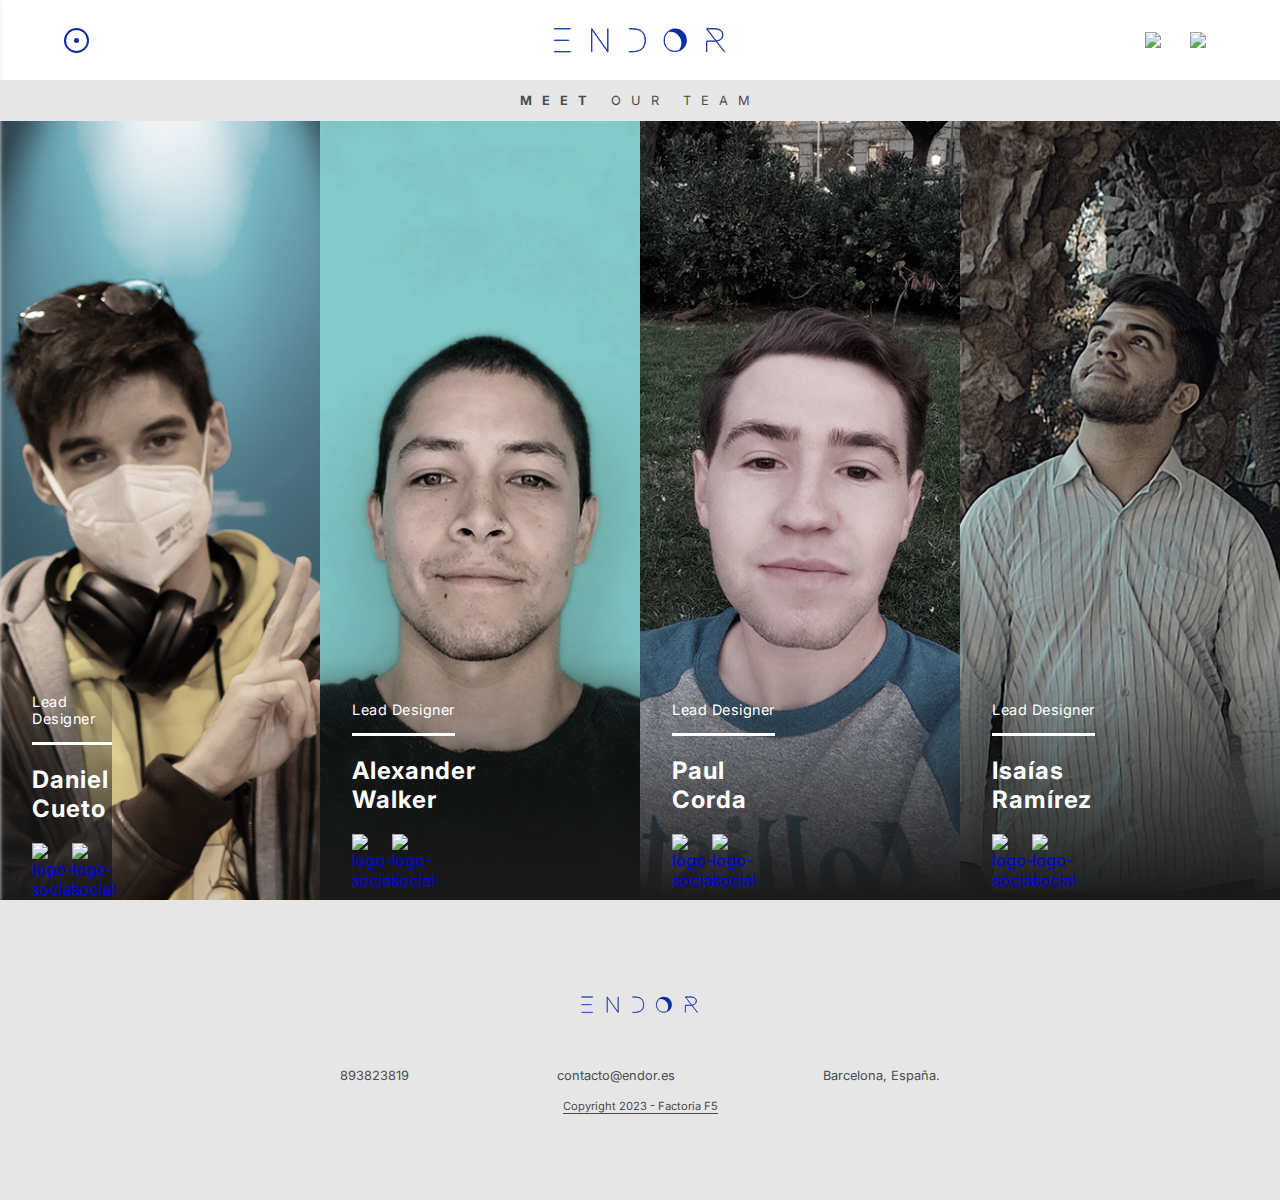
==== commit 8cb15d04: "init trabajos.html" ====
--- a/index.html
+++ b/index.html
@@ -52,14 +52,17 @@
               </div>
             </div>
             <img class="img-user" src="./static/img/image-1-2.jpg" />
-            <a class="member-scroll" href="#footer"></a>
-            <input type="checkbox" class="member-checkbox">
+
+           
+            <input type="cheDckbox" class="member-checkbox">
             <div class="content-member">
               <div class="content-container">
                 <h1>Member Title</h1>
                 <p>fjdsfjslf</p>
               </div>
             </div>
+
+
           </div>
           <div class="cont-img">
             <div class="info-user">
--- a/static/css/styles.css
+++ b/static/css/styles.css
@@ -252,6 +252,8 @@
       - El z-index del checkbox bloquea el presionar los enlaces de iconos
       - NO VALE LA PENA HACERLO. TESTEADO.
 */
+
+/*
 .member-scroll{
   position: absolute;
   display: block;
@@ -282,15 +284,17 @@
   height: 840px;
   background-color: blueviolet;
 }
+*/
 
 
 /* CONTENT MEMBER */
+
+/*
 .content-container{
   width: 80%;
   margin: 0 auto;
 }
-
-
+*/
 
 
 
@@ -298,11 +302,7 @@
 /* FOOTER */
 
 
-
-
-
 .footer{
-  margin-top: 900px;
   width: 100%;
   height: 300px;
   background-color: #e6e6e6;
@@ -349,4 +349,14 @@
 
 
 
-
+@media screen and (max-width: 1000px) {
+  .nav{
+    background-color: black;
+  }
+}
+
+
+
+
+/* ESTILOS PAGINA TRABAJOS */
+
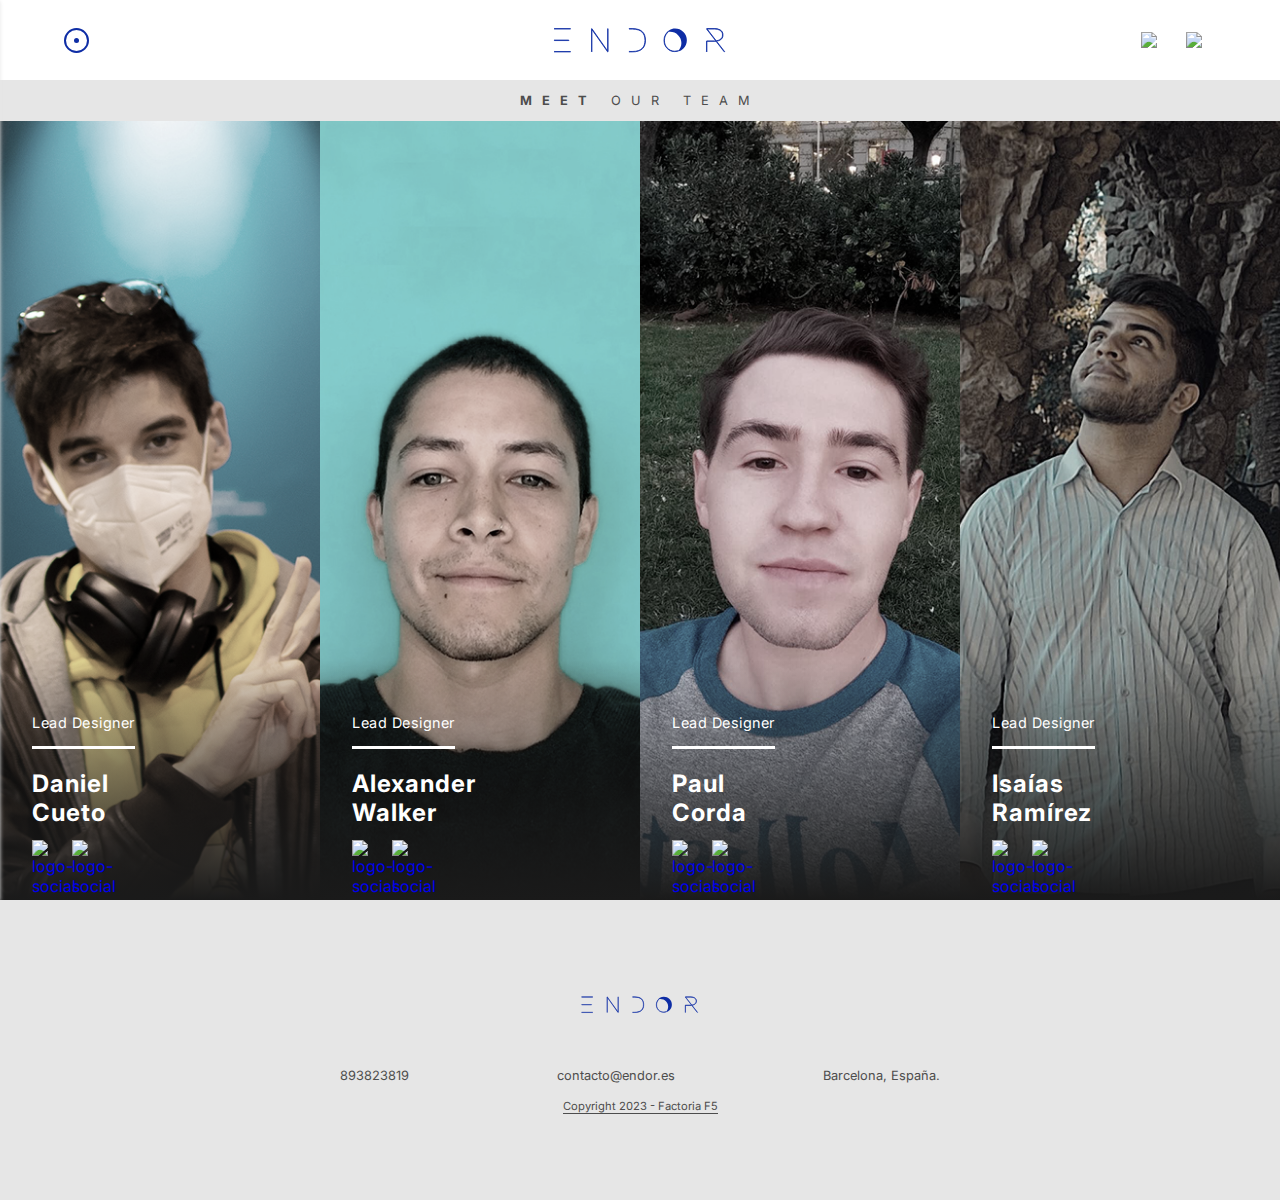
==== commit 23d0daa4: "Landing Team casi terminada" ====
--- a/index.html
+++ b/index.html
@@ -39,6 +39,39 @@
         </div>
         <div class="box-img">
           <div class="cont-img">
+            <input type="checkbox" class="member-checkbox">
+            <div class="member-view">
+              <div class="member-role">
+                <p class="member-role-title">Lead Designer</p>
+                <p class="member-name">Daniel Cueto</p>
+                <div class="btn-social">
+                  <a target="_blank" href="https://github.com/DCueto">
+                    <img alt="logo-social" src="./static/img/social-04.svg" />
+                  </a>
+                  <a target="_blank" href="https://www.linkedin.com/in/dcuetome/">
+                    <img alt="logo-social" src="./static/img/social-05.svg" />
+                  </a>
+                </div>
+              </div>
+              <div class="member-info">
+                <div class="member-info-section">
+                  <p class="label1">Estudios</p>
+                  <p class="label2">Front-end Dev</p>
+                </div>
+                <div class="member-info-section">
+                  <p class="label1">Experiencia</p>
+                  <p class="label2">5 años</p>
+                </div>
+                <div class="member-info-section">
+                  <p class="label1">Herramientas</p>
+                  <div class="member-info-tags">
+                    <span class="tag">HTML</span>
+                    <span class="tag">CSS</span>
+                    <span class="tag">JS</span>
+                  </div>
+                </div>
+              </div>
+            </div>
             <div class="info-user">
               <p class="name-cargo">Lead Designer</p>
               <p class="name-user">Daniel<br />Cueto</p>
@@ -53,18 +86,41 @@
             </div>
             <img class="img-user" src="./static/img/image-1-2.jpg" />
 
-           
-            <input type="cheDckbox" class="member-checkbox">
-            <div class="content-member">
-              <div class="content-container">
-                <h1>Member Title</h1>
-                <p>fjdsfjslf</p>
-              </div>
-            </div>
-
-
-          </div>
-          <div class="cont-img">
+          </div>
+          <div class="cont-img">
+            <input type="checkbox" class="member-checkbox">
+            <div class="member-view">
+              <div class="member-role">
+                <p class="member-role-title">Lead Designer</p>
+                <p class="member-name">Alexander Walker</p>
+                <div class="btn-social">
+                  <a target="_blank" href="https://github.com/DCueto">
+                    <img alt="logo-social" src="./static/img/social-04.svg" />
+                  </a>
+                  <a target="_blank" href="https://www.linkedin.com/in/dcuetome/">
+                    <img alt="logo-social" src="./static/img/social-05.svg" />
+                  </a>
+                </div>
+              </div>
+              <div class="member-info">
+                <div class="member-info-section">
+                  <p class="label1">Estudios</p>
+                  <p class="label2">Front-end Dev</p>
+                </div>
+                <div class="member-info-section">
+                  <p class="label1">Experiencia</p>
+                  <p class="label2">5 años</p>
+                </div>
+                <div class="member-info-section">
+                  <p class="label1">Herramientas</p>
+                  <div class="member-info-tags">
+                    <span class="tag">HTML</span>
+                    <span class="tag">CSS</span>
+                    <span class="tag">PS</span>
+                  </div>
+                </div>
+              </div>
+            </div>
             <div class="info-user">
               <p class="name-cargo">Lead Designer</p>
               <p class="name-user">Alexander<br />Walker</p>
@@ -80,6 +136,39 @@
             <img class="img-user" src="./static/img/image-2-2.jpg" />
           </div>
           <div class="cont-img">
+            <input type="checkbox" class="member-checkbox">
+            <div class="member-view">
+              <div class="member-role">
+                <p class="member-role-title">Lead Designer</p>
+                <p class="member-name">Paul Corda</p>
+                <div class="btn-social">
+                  <a target="_blank" href="https://github.com/DCueto">
+                    <img alt="logo-social" src="./static/img/social-04.svg" />
+                  </a>
+                  <a target="_blank" href="https://www.linkedin.com/in/dcuetome/">
+                    <img alt="logo-social" src="./static/img/social-05.svg" />
+                  </a>
+                </div>
+              </div>
+              <div class="member-info">
+                <div class="member-info-section">
+                  <p class="label1">Estudios</p>
+                  <p class="label2">Front-end Dev</p>
+                </div>
+                <div class="member-info-section">
+                  <p class="label1">Experiencia</p>
+                  <p class="label2">4 años</p>
+                </div>
+                <div class="member-info-section">
+                  <p class="label1">Herramientas</p>
+                  <div class="member-info-tags">
+                    <span class="tag">HTML</span>
+                    <span class="tag">CSS</span>
+                    <span class="tag">GIT</span>
+                  </div>
+                </div>
+              </div>
+            </div>
             <div class="info-user">
               <p class="name-cargo">Lead Designer</p>
               <p class="name-user">Paul<br />Corda</p>
@@ -95,6 +184,39 @@
             <img class="img-user" src="./static/img/image-3-2.jpg" />
           </div>
           <div class="cont-img">
+            <input type="checkbox" class="member-checkbox">
+            <div class="member-view">
+              <div class="member-role">
+                <p class="member-role-title">Lead Designer</p>
+                <p class="member-name">Isaías Ramírez</p>
+                <div class="btn-social">
+                  <a target="_blank" href="https://github.com/DCueto">
+                    <img alt="logo-social" src="./static/img/social-04.svg" />
+                  </a>
+                  <a target="_blank" href="https://www.linkedin.com/in/dcuetome/">
+                    <img alt="logo-social" src="./static/img/social-05.svg" />
+                  </a>
+                </div>
+              </div>
+              <div class="member-info">
+                <div class="member-info-section">
+                  <p class="label1">Estudios</p>
+                  <p class="label2">Front-end Dev</p>
+                </div>
+                <div class="member-info-section">
+                  <p class="label1">Experiencia</p>
+                  <p class="label2">4 años</p>
+                </div>
+                <div class="member-info-section">
+                  <p class="label1">Herramientas</p>
+                  <div class="member-info-tags">
+                    <span class="tag">HTML</span>
+                    <span class="tag">CSS</span>
+                    <span class="tag">IA</span>
+                  </div>
+                </div>
+              </div>
+            </div>
             <div class="info-user">
               <p class="name-cargo">Lead Designer</p>
               <p class="name-user">Isaías<br />Ramírez</p>
--- a/static/css/styles.css
+++ b/static/css/styles.css
@@ -7,7 +7,8 @@
 /* VARIABLES */
 
 :root{
-  --blue: #1e90ff;
+  --blue_endor: #0E2DA5;
+  --dark_blue: #00164E;
   --white: #;
   --gray: #;
   --dark_gray: #2E2E2E;
@@ -27,6 +28,9 @@
   font-family:Inter;
 }
 
+
+/* ESTILOS HEADER */
+
 header{
   width: 100%;
   height: 80px;
@@ -38,6 +42,7 @@
   background-color:white;
 }
 
+/* BURGER NAV */
 header .nav{
   position: absolute;
   z-index: 11;
@@ -60,6 +65,7 @@
 header .nav ul{
   display: flex;
   flex-direction: column;
+  justify-content: center;
   align-items: flex-start;
   height: 100%;
   width: 64%;
@@ -74,13 +80,18 @@
 }
 
 header .nav ul li a{
+  font-size: 22px;
+  padding: 5px 10px;
+  transition: all .1s ease-out;
+}
+
+header .nav ul li a:hover{
+  background-color: var(--blue_endor);
+  color: white;
+}
+
+header .nav ul li a{
   color: var(--dark_gray);
-}
-
-.logo-endor{
-  width: 200px;
-  height: auto;
-  margin: 0 auto;
 }
 
 .main_nav input[type="checkbox"]{
@@ -94,6 +105,16 @@
   cursor: pointer;
 }
 
+
+
+
+/* LOGO */
+
+.logo-endor{
+  width: 200px;
+  height: auto;
+  margin: 0 auto;
+}
 .cont-menu{
   position: absolute;
   margin: 0;
@@ -133,16 +154,21 @@
 
 .nav-contact a{
   width:30px;
-  height: 30px;
+  height: auto;
   margin-left: 15px;
   display: flex;
   align-items: center;
   justify-content: center;
 }
 
-.icon-btn{
-  width:22px;
-}
+.nav-contact .icon-btn{
+  width: 100%;
+}
+
+
+
+/* ESTILOS TEAM */
+
 
 .cont-all-img{
   width:100%;
@@ -192,7 +218,9 @@
   align-items: start;
   padding-left:10%;
   color:white;
-  z-index: 4;
+  z-index: 6;
+  opacity: 1;
+  transition: opacity .2s ease-in-out;
   background: linear-gradient(#00000000, #1a1a1a);
 }
 
@@ -215,6 +243,9 @@
   display: flex;
   align-items: center;
   justify-content: center;
+  position: absolute;
+  z-index: 6;
+  bottom: 35px;
 }
 
 .btn-social a{
@@ -245,6 +276,111 @@
 }
 
 
+/* MEMBER INFO */
+
+.member-view{
+  position: absolute;
+  top: 0;
+  left: 0;
+  width: 100%;
+  height: 100%;
+  z-index: 5;
+  background-image: linear-gradient(var(--blue_endor), var(--dark_blue));
+  color: white;
+  text-align: center;
+  display: flex;
+  opacity: 0;
+  transition: opacity .2s ease-in-out;
+  flex-direction: column;
+  align-items: center;
+  justify-content: space-around;
+}
+
+.member-role{
+  position: relative;
+  width: 70%;
+}
+
+.member-role .member-role-title{
+  width: auto;
+  font-size: 20px;
+  padding-bottom: 10px;
+  border-bottom: 3px solid white;
+  margin-bottom: 0;
+  display: inline-block;
+}
+
+.member-role .member-name{
+  font-size: 32px;
+  margin: 10px 0;
+  font-weight: 600;
+}
+
+.member-role .btn-social{
+  bottom: -30px;
+  width: 100%;
+  gap: 10px;
+}
+
+.member-role .btn-social a{
+  margin: 0;
+}
+
+.member-info{
+  display: flex;
+  flex-direction: column;
+  align-items: center;
+}
+
+.member-info .member-info-section{
+  margin: 10px 0;
+}
+
+.member-info .label1{
+  font-size: 14px;
+  margin: 2px 0;
+}
+.member-info .label2{
+  font-size: 18px;
+  font-weight: 600;
+  margin: 4px 0;
+}
+
+.member-info .member-info-tags{
+  margin: 20px 0;
+  width: 100%;
+  font-size: 12px;
+  font-weight: 600;
+  display: flex;
+  gap: 15px;
+}
+
+.member-info-tags .tag{
+  padding: 5px 10px;
+  border: 1px solid white;
+  border-radius: 7px;
+}
+
+
+.cont-img input[type="checkbox"]:checked ~ .member-view{
+  opacity: 1;
+}
+
+.cont-img input[type="checkbox"]:checked ~ .info-user{
+  opacity: 0;
+}
+
+.member-checkbox{
+  position: absolute;
+  z-index: 6;
+  width: 100%;
+  height: 100%;
+  margin: 0;
+  opacity: 0;
+  cursor: pointer;
+}
+
+
 /* CONTENT MEMBER ANIMATION */
 
 /* PROBLEMAS AL HACER ESTO SOLO CON CSS:
@@ -254,22 +390,6 @@
 */
 
 /*
-.member-scroll{
-  position: absolute;
-  display: block;
-  width: 100%;
-  height: 100%;
-}
-.member-checkbox{
-  position: absolute;
-  z-index: 4;
-  width: 100%;
-  height: 100%;
-  margin: 0;
-  opacity: 0;
-  cursor: pointer;
-}
-
 .cont-img .member-checkbox:checked ~ .content-member{
   transform: none;
 
@@ -286,7 +406,6 @@
 }
 */
 
-
 /* CONTENT MEMBER */
 
 /*
@@ -349,9 +468,54 @@
 
 
 
-@media screen and (max-width: 1000px) {
-  .nav{
-    background-color: black;
+@media (max-width: 835px) {
+  .main_nav .nav{
+    width: 50vw;
+  }
+
+  .box-img{
+    flex-wrap: wrap;
+  }
+
+  .cont-img{
+    width: 50%;
+  }
+
+
+}
+
+@media (max-width: 430px) {
+
+  .main_nav .nav{
+    width: 100vw;
+  }
+
+  .cont-all-img{
+    padding-top: 80px;
+    height: auto;
+  }
+
+  .cont-img{
+    width: 100%;
+    height: 500px;
+  }
+
+  .logo-endor{
+    width: 130px;
+  }
+
+  .nav-contact a{
+    width: 20px;
+  }
+
+  .nav-contact a .icon-btn{
+    width: 100%;
+  }
+}
+
+@media (max-width: 310px){
+  .logo-endor{
+    width: 100px;
   }
 }
 
